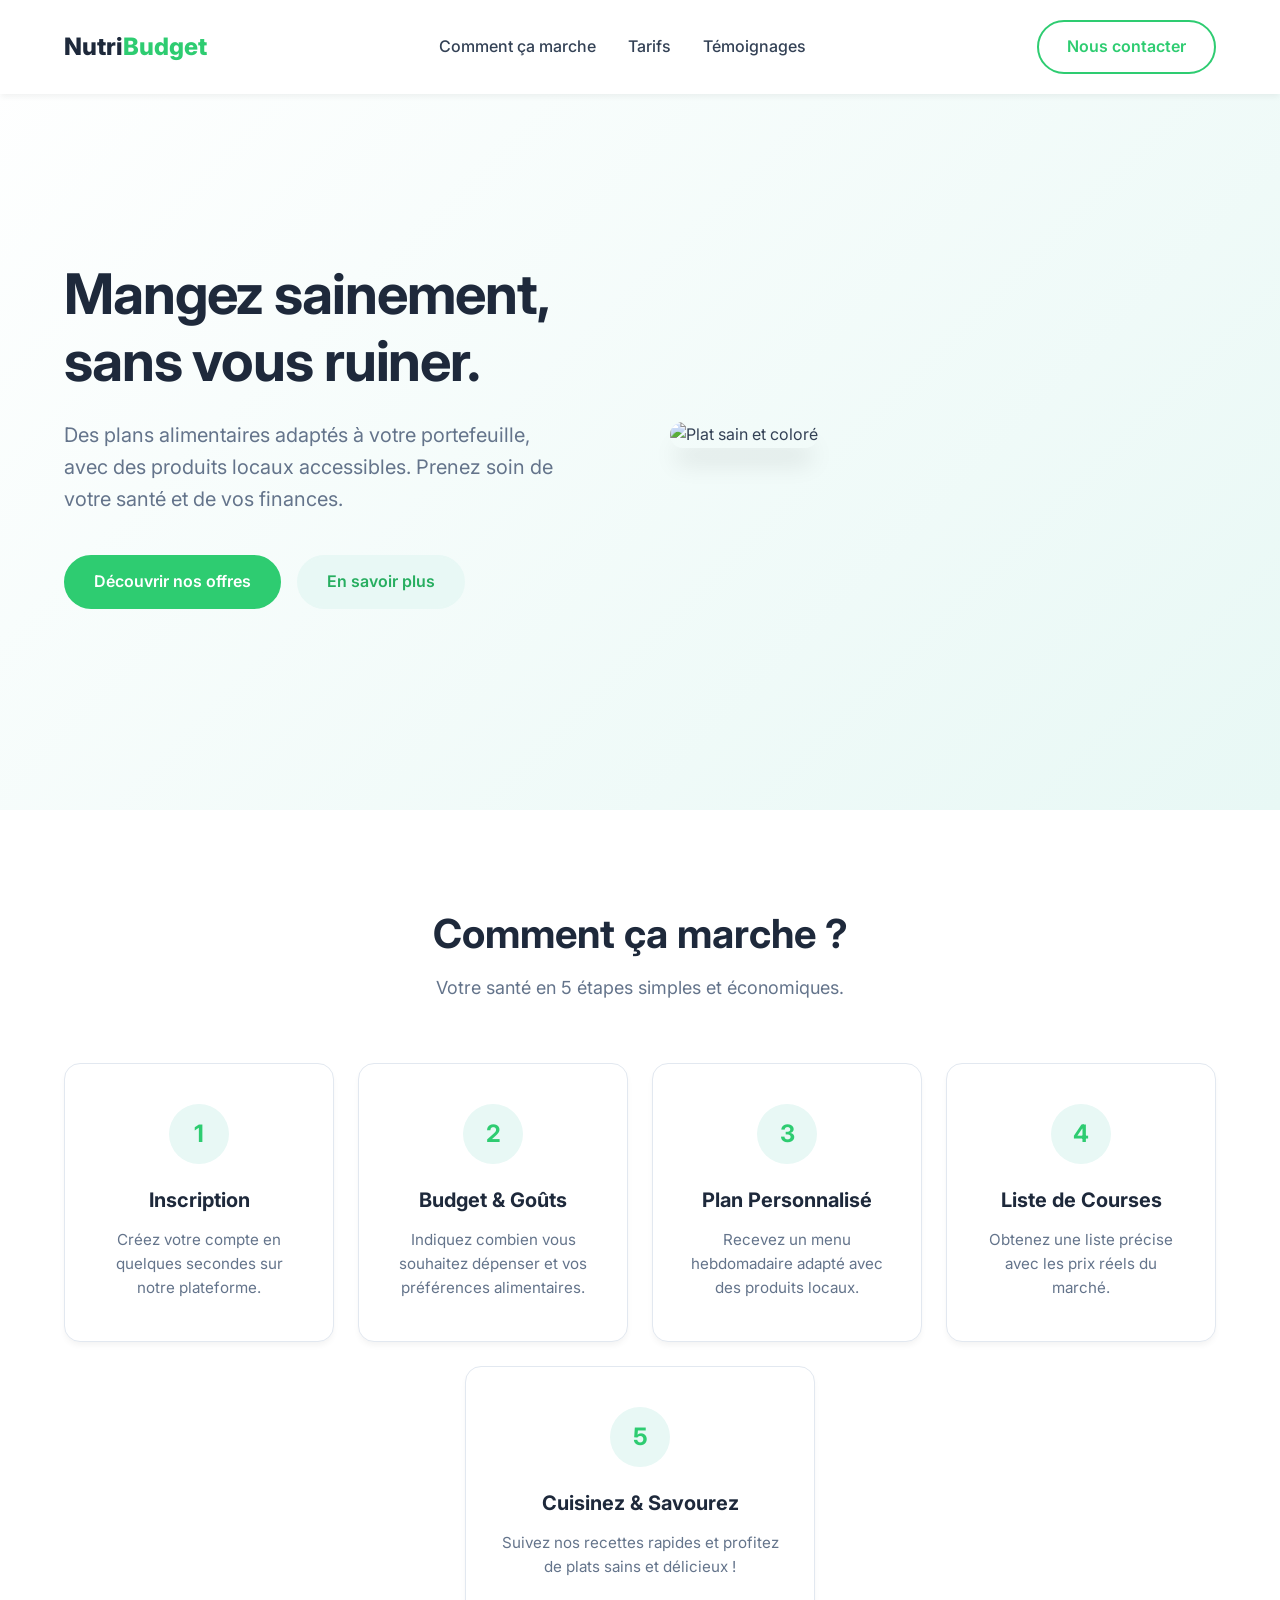
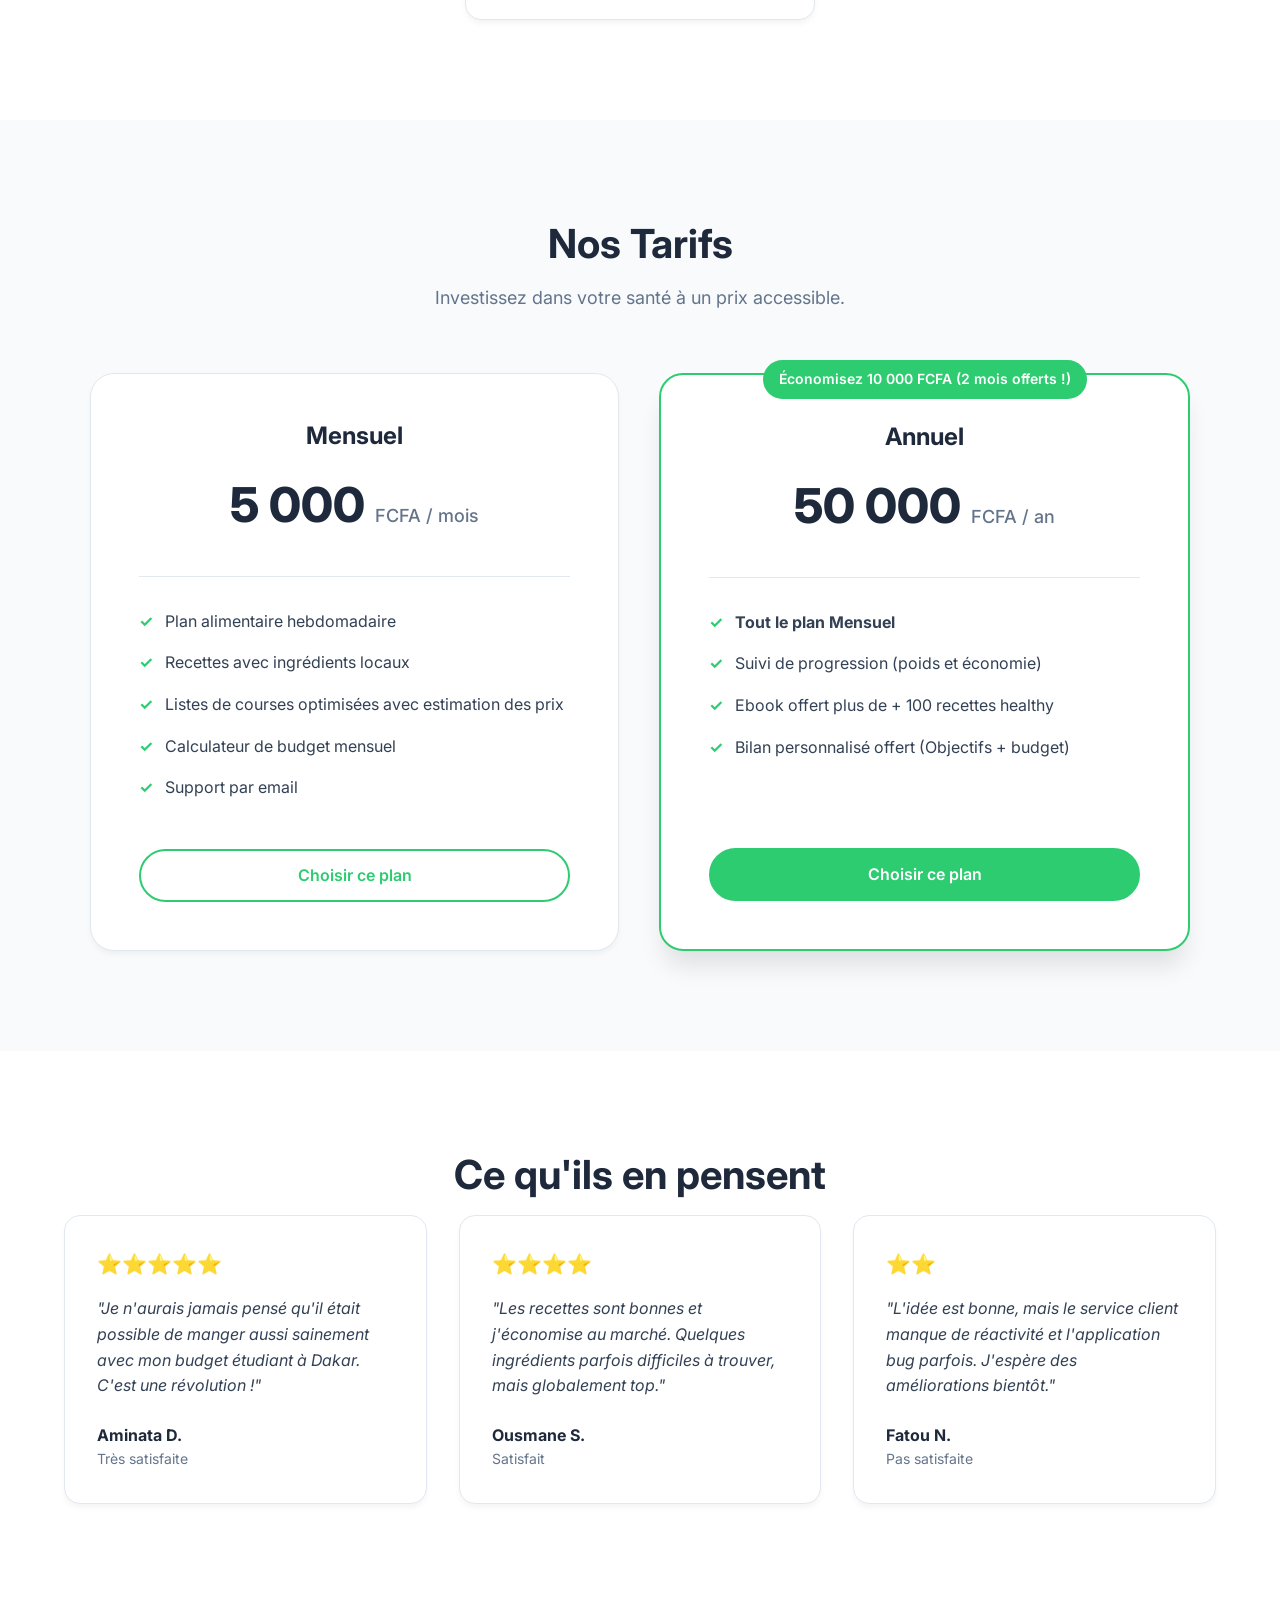
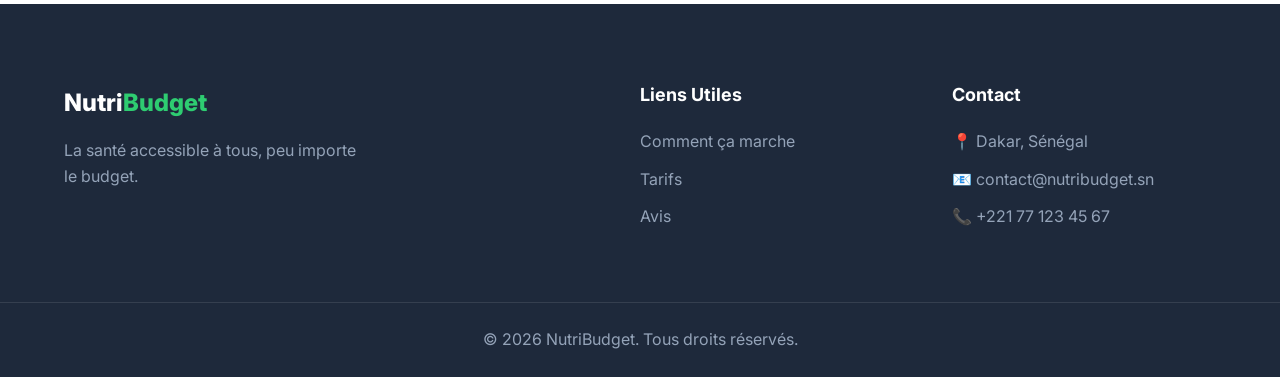
==== index.html @ 636e4399 "Add files via upload" ====
<!DOCTYPE html>
<html lang="fr">
<head>
    <meta charset="UTF-8">
    <meta name="viewport" content="width=device-width, initial-scale=1.0">
    <meta name="description" content="NutriBudget vous aide à manger sainement sans gros budget à Dakar. Découvrez nos plans alimentaires locaux et abordables.">
    <title>NutriBudget | Mangez sainement à petit prix</title>
    <link rel="stylesheet" href="style.css">
    <link href="https://fonts.googleapis.com/css2?family=Inter:wght@400;500;600;700;800&display=swap" rel="stylesheet">
</head>
<body>
    <nav class="navbar">
        <div class="container nav-container">
            <a href="#" class="logo">Nutri<span>Budget</span></a>
            <ul class="nav-links">
                <li><a href="#comment-ca-marche">Comment ça marche</a></li>
                <li><a href="#tarifs">Tarifs</a></li>
                <li><a href="#temoignages">Témoignages</a></li>
            </ul>
            <a href="#" class="btn btn-outline contact-trigger">Nous contacter</a>
        </div>
    </nav>

    <header class="hero">
        <div class="container hero-container">
            <div class="hero-content">
                <h1 class="hero-title">Mangez sainement, sans vous ruiner.</h1>
                <p class="hero-subtitle">Des plans alimentaires adaptés à votre portefeuille, avec des produits locaux accessibles. Prenez soin de votre santé et de vos finances.</p>
                <div class="hero-buttons">
                    <a href="#tarifs" class="btn btn-primary">Découvrir nos offres</a>
                    <a href="#comment-ca-marche" class="btn btn-secondary">En savoir plus</a>
                </div>
            </div>
            <div class="hero-image">
                <img src="https://images.unsplash.com/photo-1512621776951-a57141f2eefd?ixlib=rb-4.0.3&auto=format&fit=crop&w=800&q=80" alt="Plat sain et coloré">
            </div>
        </div>
    </header>

    <section id="comment-ca-marche" class="section">
        <div class="container">
            <h2 class="section-title">Comment ça marche ?</h2>
            <p class="section-subtitle">Votre santé en 5 étapes simples et économiques.</p>
            
            <div class="steps-grid">
                <div class="step-card">
                    <div class="step-number">1</div>
                    <h3>Inscription</h3>
                    <p>Créez votre compte en quelques secondes sur notre plateforme.</p>
                </div>
                <div class="step-card">
                    <div class="step-number">2</div>
                    <h3>Budget & Goûts</h3>
                    <p>Indiquez combien vous souhaitez dépenser et vos préférences alimentaires.</p>
                </div>
                <div class="step-card">
                    <div class="step-number">3</div>
                    <h3>Plan Personnalisé</h3>
                    <p>Recevez un menu hebdomadaire adapté avec des produits locaux.</p>
                </div>
                <div class="step-card">
                    <div class="step-number">4</div>
                    <h3>Liste de Courses</h3>
                    <p>Obtenez une liste précise avec les prix réels du marché.</p>
                </div>
                <div class="step-card">
                    <div class="step-number">5</div>
                    <h3>Cuisinez & Savourez</h3>
                    <p>Suivez nos recettes rapides et profitez de plats sains et délicieux !</p>
                </div>
            </div>
        </div>
    </section>

    <section id="tarifs" class="section section-bg">
        <div class="container">
            <h2 class="section-title">Nos Tarifs</h2>
            <p class="section-subtitle">Investissez dans votre santé à un prix accessible.</p>
            
            <div class="pricing-grid">
                <div class="pricing-card">
                    <div class="pricing-header">
                        <h3>Mensuel</h3>
                        <div class="price">5 000 <span>FCFA / mois</span></div>
                    </div>
                    <ul class="pricing-features">
                        <li>Plan alimentaire hebdomadaire</li>
                        <li>Recettes avec ingrédients locaux</li>
                        <li>Listes de courses optimisées avec estimation des prix</li>
                        <li>Calculateur de budget mensuel</li>
                        <li>Support par email</li>
                    </ul>
                    <a href="#" class="btn btn-outline">Choisir ce plan</a>
                </div>

                <div class="pricing-card popular">
                    <div class="badge">Économisez 10 000 FCFA (2 mois offerts !)</div>
                    <div class="pricing-header">
                        <h3>Annuel</h3>
                        <div class="price">50 000 <span>FCFA / an</span></div>
                    </div>
                    <ul class="pricing-features">
                        <li><strong>Tout le plan Mensuel</strong></li>
                        <li>Suivi de progression (poids et économie)</li>
                        <li>Ebook offert plus de + 100 recettes healthy</li>
                        <li>Bilan personnalisé offert (Objectifs + budget)</li>
                    </ul>
                    <a href="#" class="btn btn-primary">Choisir ce plan</a>
                </div>

            </div>
        </div>
    </section>

    <section id="temoignages" class="section">
        <div class="container">
            <h2 class="section-title">Ce qu'ils en pensent</h2>
            
            <div class="testimonials-grid">
                <div class="testimonial-card">
                    <div class="stars">⭐⭐⭐⭐⭐</div>
                    <p class="quote">"Je n'aurais jamais pensé qu'il était possible de manger aussi sainement avec mon budget étudiant à Dakar. C'est une révolution !"</p>
                    <div class="author">
                        <strong>Aminata D.</strong>
                        <span>Très satisfaite</span>
                    </div>
                </div>
                <div class="testimonial-card">
                    <div class="stars">⭐⭐⭐⭐</div>
                    <p class="quote">"Les recettes sont bonnes et j'économise au marché. Quelques ingrédients parfois difficiles à trouver, mais globalement top."</p>
                    <div class="author">
                        <strong>Ousmane S.</strong>
                        <span>Satisfait</span>
                    </div>
                </div>
                <div class="testimonial-card">
                    <div class="stars">⭐⭐</div>
                    <p class="quote">"L'idée est bonne, mais le service client manque de réactivité et l'application bug parfois. J'espère des améliorations bientôt."</p>
                    <div class="author">
                        <strong>Fatou N.</strong>
                        <span>Pas satisfaite</span>
                    </div>
                </div>
            </div>
        </div>
    </section>

    <footer class="footer">
        <div class="container footer-container">
            <div class="footer-brand">
                <a href="#" class="logo">Nutri<span>Budget</span></a>
                <p>La santé accessible à tous, peu importe le budget.</p>
            </div>
            <div class="footer-links">
                <h4>Liens Utiles</h4>
                <ul>
                    <li><a href="#comment-ca-marche">Comment ça marche</a></li>
                    <li><a href="#tarifs">Tarifs</a></li>
                    <li><a href="#temoignages">Avis</a></li>
                </ul>
            </div>
            <div class="footer-contact">
                <h4>Contact</h4>
                <p>📍 Dakar, Sénégal</p>
                <p>📧 contact@nutribudget.sn</p>
                <p>📞 +221 77 123 45 67</p>
            </div>
        </div>
        <div class="footer-bottom">
            <p>&copy; 2026 NutriBudget. Tous droits réservés.</p>
        </div>
    </footer>

    <!-- Contact Modal -->
    <div id="contact-modal" class="modal">
        <div class="modal-content">
            <span class="close-modal">&times;</span>
            <h2>Contactez-nous</h2>
            <p>Laissez-nous vos coordonnées et nous vous recontacterons très vite.</p>
            <form id="contact-form">
                <div class="form-group">
                    <label for="name">Nom complet</label>
                    <input type="text" id="name" placeholder="Votre nom" required>
                </div>
                <div class="form-group">
                    <label for="email">Adresse Email</label>
                    <input type="email" id="email" placeholder="votre@email.com" required>
                </div>
                <div class="form-group">
                    <label for="whatsapp">Numéro WhatsApp</label>
                    <input type="tel" id="whatsapp" placeholder="+221 77 000 00 00" required>
                </div>
                <div class="form-group">
                    <label for="message">Votre message</label>
                    <textarea id="message" rows="4" placeholder="Dites-nous en plus sur vos besoins..."></textarea>
                </div>
                <button type="submit" class="btn btn-primary" style="width: 100%;">Envoyer la demande</button>
            </form>
        </div>
    </div>

    <script src="script.js"></script>
</body>
</html>
---- style.css ----
:root {
    --primary: #2ECC71; /* Green */
    --primary-dark: #27AE60;
    --primary-light: #E8F8F5;
    --secondary: #1E293B; /* Dark Blue/Slate */
    --text-main: #334155;
    --text-light: #64748B;
    --bg-main: #FFFFFF;
    --bg-alt: #F8FAFC;
    --white: #FFFFFF;
    --border: #E2E8F0;
    --radius-sm: 8px;
    --radius-md: 16px;
    --radius-lg: 24px;
    --shadow-sm: 0 4px 6px -1px rgba(0, 0, 0, 0.05);
    --shadow-md: 0 10px 15px -3px rgba(0, 0, 0, 0.05);
    --shadow-lg: 0 20px 25px -5px rgba(0, 0, 0, 0.1);
    --transition: all 0.3s ease;
}

* {
    margin: 0;
    padding: 0;
    box-sizing: border-box;
}

html {
    scroll-behavior: smooth;
}

body {
    font-family: 'Inter', sans-serif;
    color: var(--text-main);
    background-color: var(--bg-main);
    line-height: 1.6;
    overflow-x: hidden;
}

.container {
    max-width: 1200px;
    margin: 0 auto;
    padding: 0 24px;
}

/* Typography */
h1, h2, h3, h4 {
    color: var(--secondary);
    font-weight: 700;
    line-height: 1.2;
}

a {
    text-decoration: none;
    color: inherit;
    transition: var(--transition);
}

ul {
    list-style: none;
}

/* Buttons */
.btn {
    display: inline-block;
    padding: 12px 28px;
    border-radius: 50px;
    font-weight: 600;
    font-size: 1rem;
    cursor: pointer;
    text-align: center;
    transition: var(--transition);
}

.btn-primary {
    background-color: var(--primary);
    color: var(--white);
    border: 2px solid var(--primary);
}

.btn-primary:hover {
    background-color: var(--primary-dark);
    border-color: var(--primary-dark);
    transform: translateY(-2px);
    box-shadow: 0 10px 20px rgba(46, 204, 113, 0.2);
}

.btn-secondary {
    background-color: var(--primary-light);
    color: var(--primary-dark);
    border: 2px solid var(--primary-light);
}

.btn-secondary:hover {
    background-color: var(--primary);
    color: var(--white);
    transform: translateY(-2px);
}

.btn-outline {
    background-color: transparent;
    color: var(--primary);
    border: 2px solid var(--primary);
}

.btn-outline:hover {
    background-color: var(--primary);
    color: var(--white);
}

/* Navbar */
.navbar {
    padding: 20px 0;
    position: fixed;
    top: 0;
    left: 0;
    width: 100%;
    background: rgba(255, 255, 255, 0.95);
    backdrop-filter: blur(10px);
    z-index: 1000;
    box-shadow: var(--shadow-sm);
    transition: var(--transition);
}

.nav-container {
    display: flex;
    justify-content: space-between;
    align-items: center;
}

.logo {
    font-size: 1.5rem;
    font-weight: 800;
    color: var(--secondary);
}

.logo span {
    color: var(--primary);
}

.nav-links {
    display: flex;
    gap: 32px;
}

.nav-links a {
    font-weight: 500;
    color: var(--text-main);
}

.nav-links a:hover {
    color: var(--primary);
}

/* Hero Section */
.hero {
    padding: 160px 0 100px;
    background: linear-gradient(135deg, var(--bg-main) 0%, var(--primary-light) 100%);
    min-height: 90vh;
    display: flex;
    align-items: center;
}

.hero-container {
    display: flex;
    align-items: center;
    gap: 60px;
}

.hero-content {
    flex: 1;
}

.hero-title {
    font-size: 3.5rem;
    margin-bottom: 24px;
    letter-spacing: -0.02em;
}

.hero-subtitle {
    font-size: 1.25rem;
    color: var(--text-light);
    margin-bottom: 40px;
    max-width: 90%;
}

.hero-buttons {
    display: flex;
    gap: 16px;
}

.hero-image {
    flex: 1;
    position: relative;
}

.hero-image img {
    width: 100%;
    border-radius: var(--radius-lg);
    box-shadow: var(--shadow-lg);
    animation: float 6s ease-in-out infinite;
}

@keyframes float {
    0% { transform: translateY(0px); }
    50% { transform: translateY(-20px); }
    100% { transform: translateY(0px); }
}

/* Common Section */
.section {
    padding: 100px 0;
}

.section-bg {
    background-color: var(--bg-alt);
}

.section-title {
    text-align: center;
    font-size: 2.5rem;
    margin-bottom: 16px;
}

.section-subtitle {
    text-align: center;
    color: var(--text-light);
    font-size: 1.125rem;
    margin-bottom: 60px;
    max-width: 600px;
    margin-left: auto;
    margin-right: auto;
}

/* How it works (Steps) */
.steps-grid {
    display: flex;
    flex-wrap: wrap;
    gap: 24px;
    justify-content: center;
}

.step-card {
    background: var(--white);
    padding: 40px 32px;
    border-radius: var(--radius-md);
    box-shadow: var(--shadow-sm);
    flex: 1 1 250px;
    max-width: 350px;
    text-align: center;
    transition: var(--transition);
    border: 1px solid var(--border);
    position: relative;
    overflow: hidden;
}

.step-card:hover {
    transform: translateY(-5px);
    box-shadow: var(--shadow-md);
    border-color: var(--primary);
}

.step-number {
    width: 60px;
    height: 60px;
    background: var(--primary-light);
    color: var(--primary);
    font-size: 1.5rem;
    font-weight: 700;
    border-radius: 50%;
    display: flex;
    align-items: center;
    justify-content: center;
    margin: 0 auto 24px;
}

.step-card h3 {
    margin-bottom: 16px;
    font-size: 1.25rem;
}

.step-card p {
    color: var(--text-light);
    font-size: 0.95rem;
}

/* Pricing Section */
.pricing-grid {
    display: flex;
    justify-content: center;
    gap: 40px;
    max-width: 1100px;
    margin: 0 auto;
}

.pricing-card {
    background: var(--white);
    border-radius: var(--radius-lg);
    padding: 48px;
    flex: 1;
    border: 1px solid var(--border);
    box-shadow: var(--shadow-sm);
    transition: var(--transition);
    position: relative;
    display: flex;
    flex-direction: column;
}

.pricing-card.popular {
    border: 2px solid var(--primary);
    transform: scale(1.05);
    box-shadow: var(--shadow-lg);
}

.pricing-card:hover {
    box-shadow: var(--shadow-md);
}

.badge {
    position: absolute;
    top: -15px;
    left: 50%;
    transform: translateX(-50%);
    background: var(--primary);
    color: var(--white);
    padding: 8px 16px;
    border-radius: 20px;
    font-size: 0.875rem;
    font-weight: 600;
    white-space: nowrap;
}

.pricing-header {
    text-align: center;
    margin-bottom: 32px;
    padding-bottom: 32px;
    border-bottom: 1px solid var(--border);
}

.pricing-header h3 {
    font-size: 1.5rem;
    margin-bottom: 16px;
}

.price {
    font-size: 3rem;
    font-weight: 800;
    color: var(--secondary);
}

.price span {
    font-size: 1.125rem;
    color: var(--text-light);
    font-weight: 500;
}

.pricing-features {
    flex: 1;
    margin-bottom: 32px;
}

.pricing-features li {
    margin-bottom: 16px;
    display: flex;
    align-items: center;
    gap: 12px;
}

.pricing-features li::before {
    content: '✓';
    color: var(--primary);
    font-weight: bold;
}

.pricing-card .btn {
    width: 100%;
}

/* Testimonials */
.testimonials-grid {
    display: grid;
    grid-template-columns: repeat(auto-fit, minmax(300px, 1fr));
    gap: 32px;
}

.testimonial-card {
    background: var(--white);
    padding: 32px;
    border-radius: var(--radius-md);
    box-shadow: var(--shadow-sm);
    border: 1px solid var(--border);
    transition: var(--transition);
}

.testimonial-card:hover {
    transform: translateY(-5px);
    box-shadow: var(--shadow-md);
}

.stars {
    margin-bottom: 16px;
    font-size: 1.25rem;
}

.quote {
    font-size: 1rem;
    font-style: italic;
    color: var(--text-main);
    margin-bottom: 24px;
}

.author {
    display: flex;
    flex-direction: column;
}

.author strong {
    color: var(--secondary);
}

.author span {
    font-size: 0.875rem;
    color: var(--text-light);
}

/* Footer */
.footer {
    background: var(--secondary);
    color: var(--white);
    padding: 80px 0 0;
}

.footer-container {
    display: grid;
    grid-template-columns: 2fr 1fr 1fr;
    gap: 48px;
    margin-bottom: 60px;
}

.footer-brand .logo {
    color: var(--white);
    margin-bottom: 16px;
    display: inline-block;
}

.footer-brand p {
    color: #94A3B8;
    max-width: 300px;
}

.footer h4 {
    font-size: 1.125rem;
    margin-bottom: 24px;
    color: var(--white);
}

.footer-links ul li {
    margin-bottom: 12px;
}

.footer-links a, .footer-contact p {
    color: #94A3B8;
}

.footer-links a:hover {
    color: var(--primary);
}

.footer-contact p {
    margin-bottom: 12px;
}

.socials {
    display: flex;
    gap: 16px;
    margin-top: 24px;
}

.socials a {
    width: 40px;
    height: 40px;
    background: rgba(255, 255, 255, 0.1);
    display: flex;
    align-items: center;
    justify-content: center;
    border-radius: 50%;
    color: var(--white);
}

.socials a:hover {
    background: var(--primary);
}

.footer-bottom {
    border-top: 1px solid rgba(255, 255, 255, 0.1);
    padding: 24px 0;
    text-align: center;
    color: #94A3B8;
}

/* Fade-in Animation Classes */
.fade-in {
    opacity: 0;
    transform: translateY(30px);
    transition: opacity 0.8s ease, transform 0.8s ease;
}

.fade-in.appear {
    opacity: 1;
    transform: translateY(0);
}

/* Responsive Design */
@media (max-width: 992px) {
    .hero-container {
        flex-direction: column;
        text-align: center;
        padding-top: 40px;
    }
    
    .hero-subtitle {
        margin: 0 auto 40px;
    }
    
    .hero-buttons {
        justify-content: center;
    }
    
    .pricing-grid {
        flex-direction: column;
        align-items: center;
    }
    
    .pricing-card.popular {
        transform: scale(1);
    }
    
    .footer-container {
        grid-template-columns: 1fr;
        gap: 32px;
        text-align: center;
    }
    
    .footer-brand p {
        margin: 0 auto;
    }
    
    .socials {
        justify-content: center;
    }
}

@media (max-width: 768px) {
    .nav-links, .navbar .btn {
        display: none; /* simple mobile menu hidden for now, just brand visible */
    }
    
    .hero-title {
        font-size: 2.5rem;
    }
    
    .section-title {
        font-size: 2rem;
    }
}

/* Modal Styles */
.modal {
    display: none; 
    position: fixed; 
    z-index: 2000; 
    left: 0;
    top: 0;
    width: 100%; 
    height: 100%; 
    background-color: rgba(15, 23, 42, 0.6); 
    backdrop-filter: blur(5px);
    align-items: center;
    justify-content: center;
    opacity: 0;
    transition: opacity 0.3s ease;
}

.modal.show {
    display: flex;
    opacity: 1;
}

.modal-content {
    background-color: var(--white);
    padding: 40px;
    border-radius: var(--radius-lg);
    width: 90%;
    max-width: 500px;
    position: relative;
    box-shadow: var(--shadow-lg);
    transform: translateY(-20px);
    transition: transform 0.3s ease;
}

.modal.show .modal-content {
    transform: translateY(0);
}

.close-modal {
    color: var(--text-light);
    position: absolute;
    top: 20px;
    right: 24px;
    font-size: 28px;
    font-weight: bold;
    cursor: pointer;
    transition: var(--transition);
}

.close-modal:hover {
    color: var(--secondary);
}

.modal-content h2 {
    margin-bottom: 8px;
}

.modal-content p {
    color: var(--text-light);
    margin-bottom: 24px;
    font-size: 0.95rem;
}

.form-group {
    margin-bottom: 20px;
    text-align: left;
}

.form-group label {
    display: block;
    font-weight: 500;
    margin-bottom: 8px;
    font-size: 0.9rem;
}

.form-group input,
.form-group textarea {
    width: 100%;
    padding: 12px 16px;
    border: 1px solid var(--border);
    border-radius: var(--radius-sm);
    font-family: inherit;
    font-size: 1rem;
    transition: var(--transition);
}

.form-group input:focus,
.form-group textarea:focus {
    outline: none;
    border-color: var(--primary);
    box-shadow: 0 0 0 3px var(--primary-light);
}
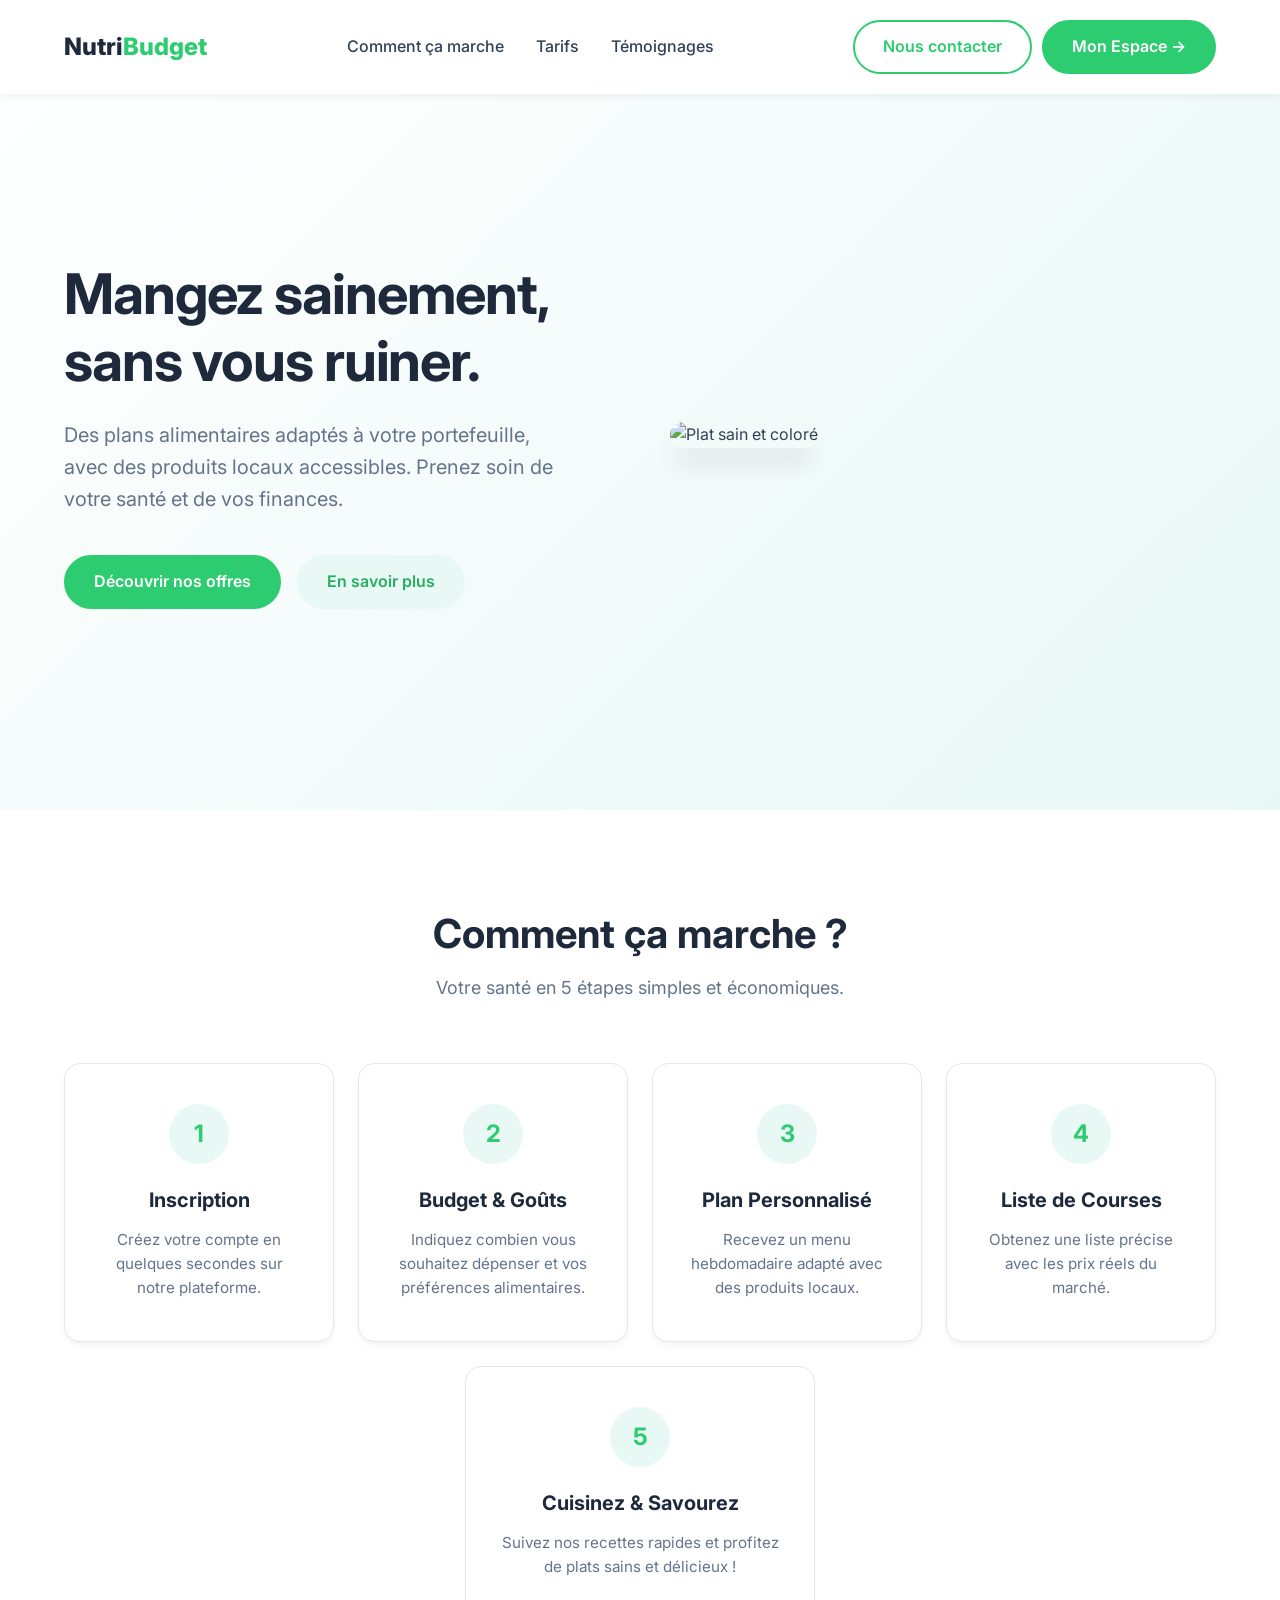
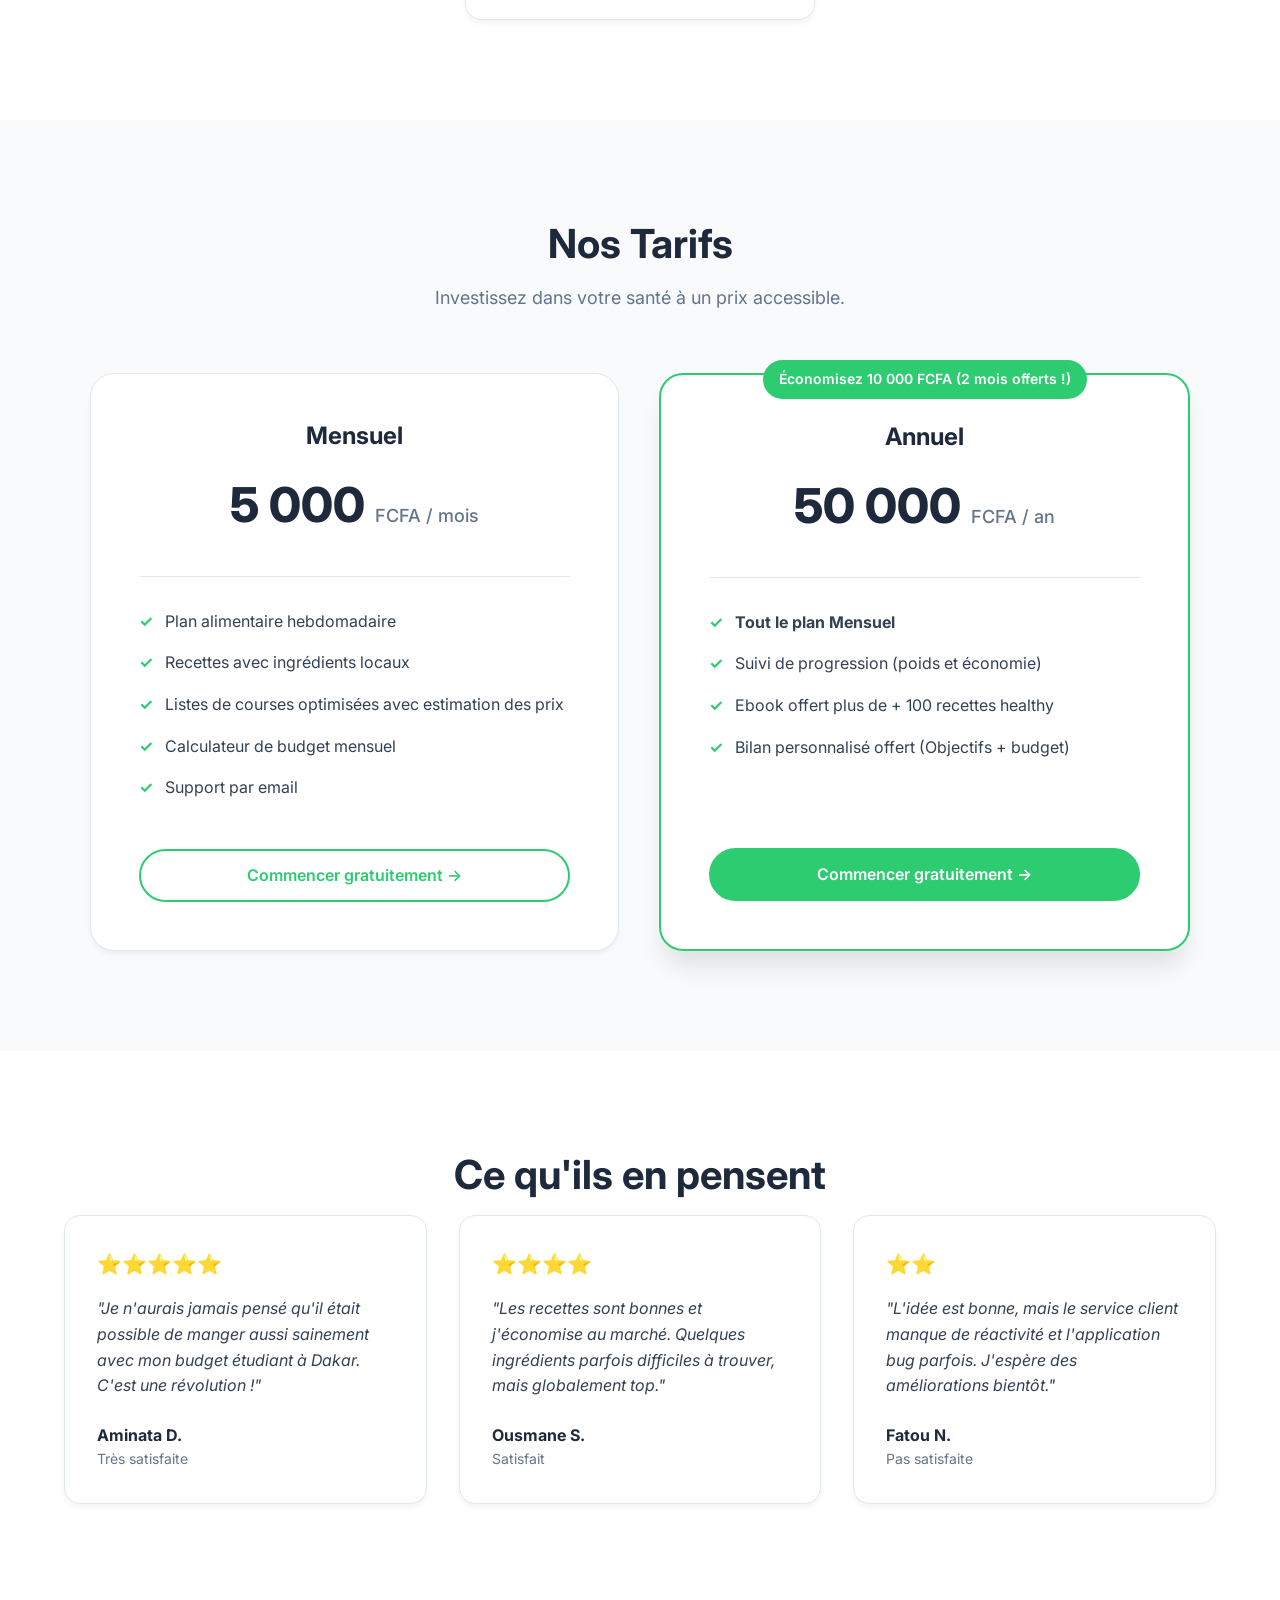
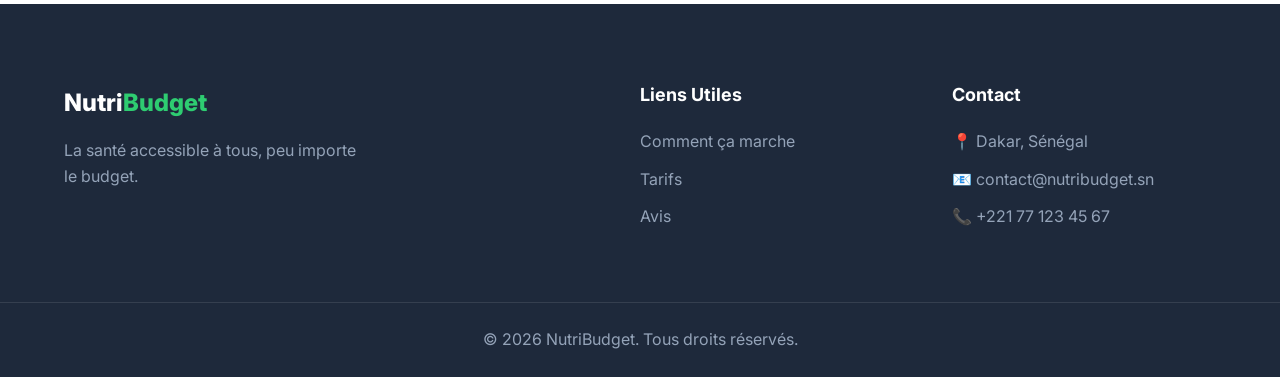
==== commit ad660369: "feat: ajout profil utilisateur, garde-fous santé et interface dashboard (Étapes 2 & 3)" ====
--- a/index.html
+++ b/index.html
@@ -1,13 +1,16 @@
 <!DOCTYPE html>
 <html lang="fr">
+
 <head>
     <meta charset="UTF-8">
     <meta name="viewport" content="width=device-width, initial-scale=1.0">
-    <meta name="description" content="NutriBudget vous aide à manger sainement sans gros budget à Dakar. Découvrez nos plans alimentaires locaux et abordables.">
+    <meta name="description"
+        content="NutriBudget vous aide à manger sainement sans gros budget à Dakar. Découvrez nos plans alimentaires locaux et abordables.">
     <title>NutriBudget | Mangez sainement à petit prix</title>
     <link rel="stylesheet" href="style.css">
     <link href="https://fonts.googleapis.com/css2?family=Inter:wght@400;500;600;700;800&display=swap" rel="stylesheet">
 </head>
+
 <body>
     <nav class="navbar">
         <div class="container nav-container">
@@ -17,7 +20,10 @@
                 <li><a href="#tarifs">Tarifs</a></li>
                 <li><a href="#temoignages">Témoignages</a></li>
             </ul>
-            <a href="#" class="btn btn-outline contact-trigger">Nous contacter</a>
+            <div style="display:flex; gap:10px; align-items:center;">
+                <a href="#" class="btn btn-outline contact-trigger">Nous contacter</a>
+                <a href="app.html" class="btn btn-primary">Mon Espace →</a>
+            </div>
         </div>
     </nav>
 
@@ -25,14 +31,16 @@
         <div class="container hero-container">
             <div class="hero-content">
                 <h1 class="hero-title">Mangez sainement, sans vous ruiner.</h1>
-                <p class="hero-subtitle">Des plans alimentaires adaptés à votre portefeuille, avec des produits locaux accessibles. Prenez soin de votre santé et de vos finances.</p>
+                <p class="hero-subtitle">Des plans alimentaires adaptés à votre portefeuille, avec des produits locaux
+                    accessibles. Prenez soin de votre santé et de vos finances.</p>
                 <div class="hero-buttons">
                     <a href="#tarifs" class="btn btn-primary">Découvrir nos offres</a>
                     <a href="#comment-ca-marche" class="btn btn-secondary">En savoir plus</a>
                 </div>
             </div>
             <div class="hero-image">
-                <img src="https://images.unsplash.com/photo-1512621776951-a57141f2eefd?ixlib=rb-4.0.3&auto=format&fit=crop&w=800&q=80" alt="Plat sain et coloré">
+                <img src="https://images.unsplash.com/photo-1512621776951-a57141f2eefd?ixlib=rb-4.0.3&auto=format&fit=crop&w=800&q=80"
+                    alt="Plat sain et coloré">
             </div>
         </div>
     </header>
@@ -41,7 +49,7 @@
         <div class="container">
             <h2 class="section-title">Comment ça marche ?</h2>
             <p class="section-subtitle">Votre santé en 5 étapes simples et économiques.</p>
-            
+
             <div class="steps-grid">
                 <div class="step-card">
                     <div class="step-number">1</div>
@@ -76,7 +84,7 @@
         <div class="container">
             <h2 class="section-title">Nos Tarifs</h2>
             <p class="section-subtitle">Investissez dans votre santé à un prix accessible.</p>
-            
+
             <div class="pricing-grid">
                 <div class="pricing-card">
                     <div class="pricing-header">
@@ -90,7 +98,7 @@
                         <li>Calculateur de budget mensuel</li>
                         <li>Support par email</li>
                     </ul>
-                    <a href="#" class="btn btn-outline">Choisir ce plan</a>
+                    <a href="app.html" class="btn btn-outline">Commencer gratuitement →</a>
                 </div>
 
                 <div class="pricing-card popular">
@@ -105,7 +113,7 @@
                         <li>Ebook offert plus de + 100 recettes healthy</li>
                         <li>Bilan personnalisé offert (Objectifs + budget)</li>
                     </ul>
-                    <a href="#" class="btn btn-primary">Choisir ce plan</a>
+                    <a href="app.html" class="btn btn-primary">Commencer gratuitement →</a>
                 </div>
 
             </div>
@@ -115,11 +123,12 @@
     <section id="temoignages" class="section">
         <div class="container">
             <h2 class="section-title">Ce qu'ils en pensent</h2>
-            
+
             <div class="testimonials-grid">
                 <div class="testimonial-card">
                     <div class="stars">⭐⭐⭐⭐⭐</div>
-                    <p class="quote">"Je n'aurais jamais pensé qu'il était possible de manger aussi sainement avec mon budget étudiant à Dakar. C'est une révolution !"</p>
+                    <p class="quote">"Je n'aurais jamais pensé qu'il était possible de manger aussi sainement avec mon
+                        budget étudiant à Dakar. C'est une révolution !"</p>
                     <div class="author">
                         <strong>Aminata D.</strong>
                         <span>Très satisfaite</span>
@@ -127,7 +136,8 @@
                 </div>
                 <div class="testimonial-card">
                     <div class="stars">⭐⭐⭐⭐</div>
-                    <p class="quote">"Les recettes sont bonnes et j'économise au marché. Quelques ingrédients parfois difficiles à trouver, mais globalement top."</p>
+                    <p class="quote">"Les recettes sont bonnes et j'économise au marché. Quelques ingrédients parfois
+                        difficiles à trouver, mais globalement top."</p>
                     <div class="author">
                         <strong>Ousmane S.</strong>
                         <span>Satisfait</span>
@@ -135,7 +145,8 @@
                 </div>
                 <div class="testimonial-card">
                     <div class="stars">⭐⭐</div>
-                    <p class="quote">"L'idée est bonne, mais le service client manque de réactivité et l'application bug parfois. J'espère des améliorations bientôt."</p>
+                    <p class="quote">"L'idée est bonne, mais le service client manque de réactivité et l'application bug
+                        parfois. J'espère des améliorations bientôt."</p>
                     <div class="author">
                         <strong>Fatou N.</strong>
                         <span>Pas satisfaite</span>
@@ -201,4 +212,5 @@
 
     <script src="script.js"></script>
 </body>
-</html>
+
+</html>
